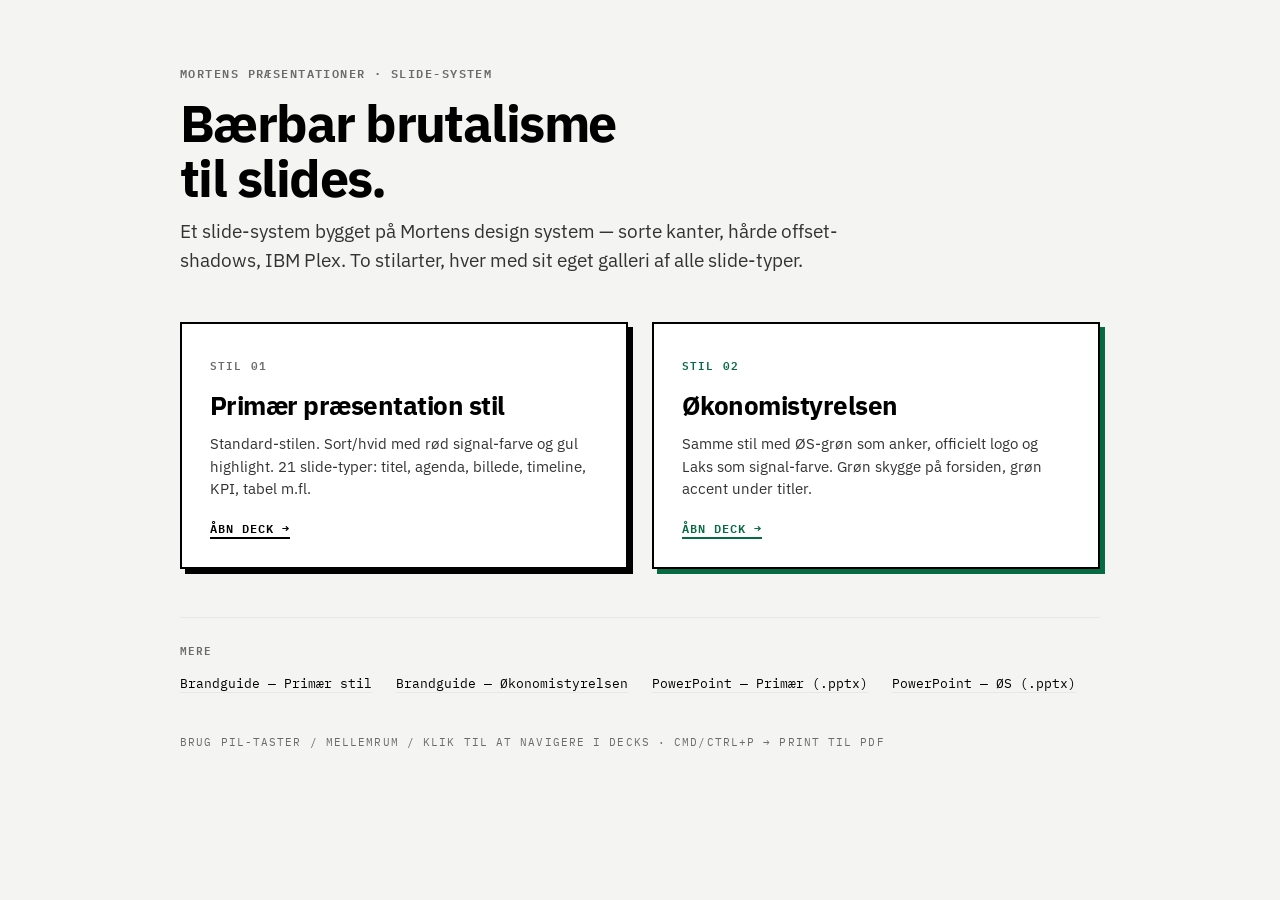
==== index.html @ 84a32f70 "Mortens Præsentationer: slide-system (HTML + PowerPoint), to stilarter Primær præsentation stil + Øk" ====
<!DOCTYPE html>
<html lang="da">
<head>
  <meta charset="UTF-8" />
  <meta name="viewport" content="width=device-width, initial-scale=1.0" />
  <title>Mortens Præsentationer — slide-system</title>
  <style>
    @import url('https://fonts.googleapis.com/css2?family=IBM+Plex+Mono:wght@400;600;700&family=IBM+Plex+Sans:wght@400;600;700&display=swap');
    :root{
      --ink:#000; --ink-soft:#333; --muted:#6b6b6b; --canvas:#f4f4f2;
      --paper:#fff; --line:#e8e8e3; --red:#ff5757; --green:#066b43;
      --sans:'IBM Plex Sans',system-ui,sans-serif; --mono:'IBM Plex Mono',monospace;
    }
    *{box-sizing:border-box;margin:0;padding:0}
    body{background:var(--canvas);font-family:var(--sans);color:var(--ink);
         line-height:1.5;padding:64px 24px;display:flex;justify-content:center}
    .wrap{width:100%;max-width:920px}
    .kicker{font-family:var(--mono);font-size:12px;font-weight:600;letter-spacing:.12em;
            text-transform:uppercase;color:var(--muted)}
    h1{font-size:52px;font-weight:700;letter-spacing:-.03em;line-height:1.05;margin:14px 0 12px}
    .lead{font-size:19px;color:var(--ink-soft);max-width:60ch;margin-bottom:48px}
    .grid{display:grid;grid-template-columns:1fr 1fr;gap:24px}
    @media(max-width:680px){.grid{grid-template-columns:1fr}h1{font-size:38px}}
    .card{display:block;background:var(--paper);border:2px solid var(--ink);
          box-shadow:5px 5px 0 var(--ink);padding:28px;text-decoration:none;color:inherit;
          transition:transform .08s,box-shadow .08s}
    .card:hover{transform:translate(-1px,-1px);box-shadow:6px 6px 0 var(--ink)}
    .card--oes{box-shadow:5px 5px 0 var(--green)}
    .card--oes:hover{box-shadow:6px 6px 0 var(--green)}
    .card .tag{font-family:var(--mono);font-size:11px;font-weight:600;letter-spacing:.1em;
               text-transform:uppercase;color:var(--muted)}
    .card--oes .tag{color:var(--green)}
    .card h2{font-size:26px;font-weight:700;letter-spacing:-.02em;margin:10px 0 8px}
    .card p{font-size:15px;color:var(--ink-soft)}
    .card .go{display:inline-block;margin-top:18px;font-family:var(--mono);font-size:12px;
              font-weight:600;letter-spacing:.08em;text-transform:uppercase;
              border-bottom:2px solid var(--ink)}
    .card--oes .go{border-color:var(--green);color:var(--green)}
    .meta{margin-top:48px;border-top:1px solid var(--line);padding-top:24px}
    .meta h3{font-family:var(--mono);font-size:11px;font-weight:600;letter-spacing:.1em;
             text-transform:uppercase;color:var(--muted);margin-bottom:12px}
    .meta ul{list-style:none;display:flex;flex-wrap:wrap;gap:10px 24px}
    .meta a{font-family:var(--mono);font-size:13px;color:var(--ink);text-decoration:none;
            border-bottom:1px solid var(--line)}
    .meta a:hover{border-color:var(--ink)}
    footer{margin-top:40px;font-family:var(--mono);font-size:11px;letter-spacing:.1em;
           text-transform:uppercase;color:var(--muted)}
  </style>
</head>
<body>
  <div class="wrap">
    <p class="kicker">Mortens Præsentationer · Slide-system</p>
    <h1>Bærbar brutalisme<br>til slides.</h1>
    <p class="lead">Et slide-system bygget på Mortens design system — sorte kanter, hårde
      offset-shadows, IBM Plex. To stilarter, hver med sit eget galleri af alle slide-typer.</p>

    <div class="grid">
      <a class="card" href="template.html">
        <span class="tag">Stil 01</span>
        <h2>Primær præsentation stil</h2>
        <p>Standard-stilen. Sort/hvid med rød signal-farve og gul highlight. 21 slide-typer:
           titel, agenda, billede, timeline, KPI, tabel m.fl.</p>
        <span class="go">Åbn deck →</span>
      </a>

      <a class="card card--oes" href="template-oes.html">
        <span class="tag">Stil 02</span>
        <h2>Økonomistyrelsen</h2>
        <p>Samme stil med ØS-grøn som anker, officielt logo og Laks som signal-farve.
           Grøn skygge på forsiden, grøn accent under titler.</p>
        <span class="go">Åbn deck →</span>
      </a>
    </div>

    <div class="meta">
      <h3>Mere</h3>
      <ul>
        <li><a href="PRESENTATIONS.md">Brandguide — Primær stil</a></li>
        <li><a href="PRESENTATIONS-OES.md">Brandguide — Økonomistyrelsen</a></li>
        <li><a href="morten-ds-example.pptx">PowerPoint — Primær (.pptx)</a></li>
        <li><a href="oes-example.pptx">PowerPoint — ØS (.pptx)</a></li>
      </ul>
    </div>

    <footer>Brug pil-taster / mellemrum / klik til at navigere i decks · Cmd/Ctrl+P → print til PDF</footer>
  </div>
</body>
</html>
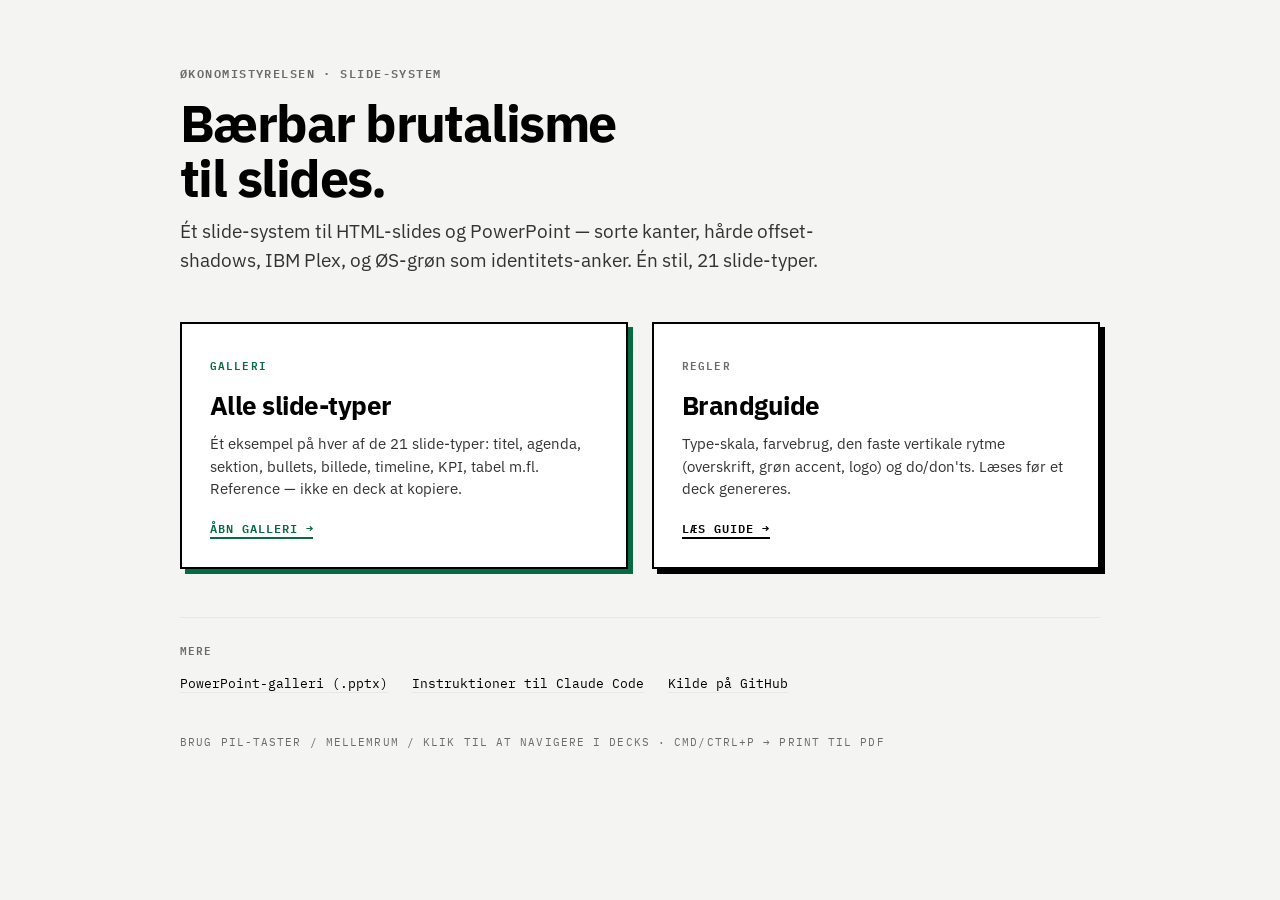
==== commit e27e5ac6: "Ét ØS-tema: overskrift øverst, grøn accent tæt under, logo i hjørnet Systemet havde to stilarter sid" ====
--- a/index.html
+++ b/index.html
@@ -3,7 +3,7 @@
 <head>
   <meta charset="UTF-8" />
   <meta name="viewport" content="width=device-width, initial-scale=1.0" />
-  <title>Mortens Præsentationer — slide-system</title>
+  <title>Økonomistyrelsen — slide-system</title>
   <style>
     @import url('https://fonts.googleapis.com/css2?family=IBM+Plex+Mono:wght@400;600;700&family=IBM+Plex+Sans:wght@400;600;700&display=swap');
     :root{
@@ -49,36 +49,35 @@
 </head>
 <body>
   <div class="wrap">
-    <p class="kicker">Mortens Præsentationer · Slide-system</p>
+    <p class="kicker">Økonomistyrelsen · Slide-system</p>
     <h1>Bærbar brutalisme<br>til slides.</h1>
-    <p class="lead">Et slide-system bygget på Mortens design system — sorte kanter, hårde
-      offset-shadows, IBM Plex. To stilarter, hver med sit eget galleri af alle slide-typer.</p>
+    <p class="lead">Ét slide-system til HTML-slides og PowerPoint — sorte kanter, hårde
+      offset-shadows, IBM Plex, og ØS-grøn som identitets-anker. Én stil, 21 slide-typer.</p>
 
     <div class="grid">
-      <a class="card" href="template.html">
-        <span class="tag">Stil 01</span>
-        <h2>Primær præsentation stil</h2>
-        <p>Standard-stilen. Sort/hvid med rød signal-farve og gul highlight. 21 slide-typer:
-           titel, agenda, billede, timeline, KPI, tabel m.fl.</p>
-        <span class="go">Åbn deck →</span>
+      <a class="card card--oes" href="template.html">
+        <span class="tag">Galleri</span>
+        <h2>Alle slide-typer</h2>
+        <p>Ét eksempel på hver af de 21 slide-typer: titel, agenda, sektion, bullets,
+           billede, timeline, KPI, tabel m.fl. Reference — ikke en deck at kopiere.</p>
+        <span class="go">Åbn galleri →</span>
       </a>
 
-      <a class="card card--oes" href="template-oes.html">
-        <span class="tag">Stil 02</span>
-        <h2>Økonomistyrelsen</h2>
-        <p>Samme stil med ØS-grøn som anker, officielt logo og Laks som signal-farve.
-           Grøn skygge på forsiden, grøn accent under titler.</p>
-        <span class="go">Åbn deck →</span>
+      <a class="card" href="PRESENTATIONS.md">
+        <span class="tag">Regler</span>
+        <h2>Brandguide</h2>
+        <p>Type-skala, farvebrug, den faste vertikale rytme (overskrift, grøn accent, logo)
+           og do/don'ts. Læses før et deck genereres.</p>
+        <span class="go">Læs guide →</span>
       </a>
     </div>
 
     <div class="meta">
       <h3>Mere</h3>
       <ul>
-        <li><a href="PRESENTATIONS.md">Brandguide — Primær stil</a></li>
-        <li><a href="PRESENTATIONS-OES.md">Brandguide — Økonomistyrelsen</a></li>
-        <li><a href="morten-ds-example.pptx">PowerPoint — Primær (.pptx)</a></li>
-        <li><a href="oes-example.pptx">PowerPoint — ØS (.pptx)</a></li>
+        <li><a href="example.pptx">PowerPoint-galleri (.pptx)</a></li>
+        <li><a href="CLAUDE.md">Instruktioner til Claude Code</a></li>
+        <li><a href="https://github.com/morten1415-maker/morten-slides">Kilde på GitHub</a></li>
       </ul>
     </div>
 
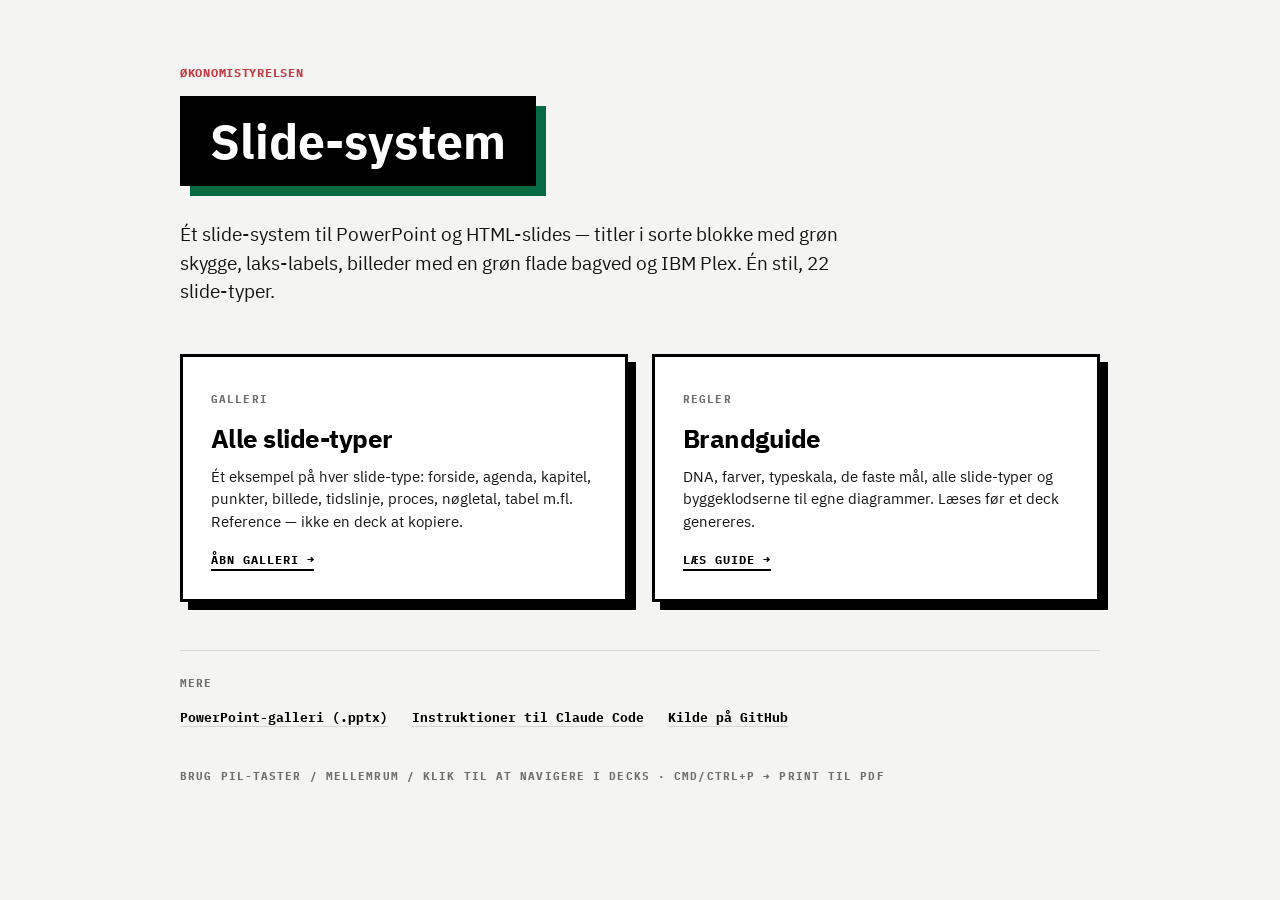
==== commit f53f715b: "Ny stil: titelblokke, laks-labels og grøn flade bag billeder (SBI-decket) Fletter stilen fra "UX og " ====
--- a/index.html
+++ b/index.html
@@ -5,39 +5,40 @@
   <meta name="viewport" content="width=device-width, initial-scale=1.0" />
   <title>Økonomistyrelsen — slide-system</title>
   <style>
-    @import url('https://fonts.googleapis.com/css2?family=IBM+Plex+Mono:wght@400;600;700&family=IBM+Plex+Sans:wght@400;600;700&display=swap');
+    @font-face{font-family:'IBM Plex Sans';font-weight:400;src:url('assets/fonts/IBMPlexSans-Regular.ttf')}
+    @font-face{font-family:'IBM Plex Sans';font-weight:700;src:url('assets/fonts/IBMPlexSans-Bold.ttf')}
+    @font-face{font-family:'IBM Plex Mono';font-weight:700;src:url('assets/fonts/IBMPlexMono-Bold.ttf')}
     :root{
-      --ink:#000; --ink-soft:#333; --muted:#6b6b6b; --canvas:#f4f4f2;
-      --paper:#fff; --line:#e8e8e3; --red:#ff5757; --green:#066b43;
+      --ink:#000; --ink-soft:#141414; --muted:#6e6e6e; --canvas:#f4f4f2;
+      --paper:#fff; --line:#d6d6d6; --red:#c93a44; --green:#066b43;
       --sans:'IBM Plex Sans',system-ui,sans-serif; --mono:'IBM Plex Mono',monospace;
     }
     *{box-sizing:border-box;margin:0;padding:0}
     body{background:var(--canvas);font-family:var(--sans);color:var(--ink);
          line-height:1.5;padding:64px 24px;display:flex;justify-content:center}
     .wrap{width:100%;max-width:920px}
-    .kicker{font-family:var(--mono);font-size:12px;font-weight:600;letter-spacing:.12em;
-            text-transform:uppercase;color:var(--muted)}
-    h1{font-size:52px;font-weight:700;letter-spacing:-.03em;line-height:1.05;margin:14px 0 12px}
+    .kicker{font-family:var(--mono);font-size:12px;font-weight:700;letter-spacing:.06em;
+            text-transform:uppercase;color:var(--red)}
+    h1{display:inline-block;background:#000;color:#fff;font-size:48px;font-weight:700;line-height:1.05;
+       padding:20px 30px;box-shadow:10px 10px 0 var(--green);margin:14px 0 34px}
     .lead{font-size:19px;color:var(--ink-soft);max-width:60ch;margin-bottom:48px}
     .grid{display:grid;grid-template-columns:1fr 1fr;gap:24px}
     @media(max-width:680px){.grid{grid-template-columns:1fr}h1{font-size:38px}}
-    .card{display:block;background:var(--paper);border:2px solid var(--ink);
-          box-shadow:5px 5px 0 var(--ink);padding:28px;text-decoration:none;color:inherit;
+    .card{display:block;background:var(--paper);border:3px solid var(--ink);
+          box-shadow:8px 8px 0 var(--ink);padding:28px;text-decoration:none;color:inherit;
           transition:transform .08s,box-shadow .08s}
-    .card:hover{transform:translate(-1px,-1px);box-shadow:6px 6px 0 var(--ink)}
-    .card--oes{box-shadow:5px 5px 0 var(--green)}
-    .card--oes:hover{box-shadow:6px 6px 0 var(--green)}
-    .card .tag{font-family:var(--mono);font-size:11px;font-weight:600;letter-spacing:.1em;
+    .card:hover{transform:translate(-1px,-1px);box-shadow:9px 9px 0 var(--ink)}
+    .card .tag{font-family:var(--mono);font-size:11px;font-weight:700;letter-spacing:.1em;
                text-transform:uppercase;color:var(--muted)}
-    .card--oes .tag{color:var(--green)}
+    
     .card h2{font-size:26px;font-weight:700;letter-spacing:-.02em;margin:10px 0 8px}
     .card p{font-size:15px;color:var(--ink-soft)}
     .card .go{display:inline-block;margin-top:18px;font-family:var(--mono);font-size:12px;
-              font-weight:600;letter-spacing:.08em;text-transform:uppercase;
+              font-weight:700;letter-spacing:.08em;text-transform:uppercase;
               border-bottom:2px solid var(--ink)}
-    .card--oes .go{border-color:var(--green);color:var(--green)}
+    
     .meta{margin-top:48px;border-top:1px solid var(--line);padding-top:24px}
-    .meta h3{font-family:var(--mono);font-size:11px;font-weight:600;letter-spacing:.1em;
+    .meta h3{font-family:var(--mono);font-size:11px;font-weight:700;letter-spacing:.1em;
              text-transform:uppercase;color:var(--muted);margin-bottom:12px}
     .meta ul{list-style:none;display:flex;flex-wrap:wrap;gap:10px 24px}
     .meta a{font-family:var(--mono);font-size:13px;color:var(--ink);text-decoration:none;
@@ -49,25 +50,25 @@
 </head>
 <body>
   <div class="wrap">
-    <p class="kicker">Økonomistyrelsen · Slide-system</p>
-    <h1>Bærbar brutalisme<br>til slides.</h1>
-    <p class="lead">Ét slide-system til HTML-slides og PowerPoint — sorte kanter, hårde
-      offset-shadows, IBM Plex, og ØS-grøn som identitets-anker. Én stil, 21 slide-typer.</p>
+    <p class="kicker">Økonomistyrelsen</p>
+    <h1>Slide-system</h1>
+    <p class="lead">Ét slide-system til PowerPoint og HTML-slides — titler i sorte blokke med grøn
+      skygge, laks-labels, billeder med en grøn flade bagved og IBM Plex. Én stil, 22 slide-typer.</p>
 
     <div class="grid">
       <a class="card card--oes" href="template.html">
         <span class="tag">Galleri</span>
         <h2>Alle slide-typer</h2>
-        <p>Ét eksempel på hver af de 21 slide-typer: titel, agenda, sektion, bullets,
-           billede, timeline, KPI, tabel m.fl. Reference — ikke en deck at kopiere.</p>
+        <p>Ét eksempel på hver slide-type: forside, agenda, kapitel, punkter, billede,
+           tidslinje, proces, nøgletal, tabel m.fl. Reference — ikke en deck at kopiere.</p>
         <span class="go">Åbn galleri →</span>
       </a>
 
       <a class="card" href="PRESENTATIONS.md">
         <span class="tag">Regler</span>
         <h2>Brandguide</h2>
-        <p>Type-skala, farvebrug, den faste vertikale rytme (overskrift, grøn accent, logo)
-           og do/don'ts. Læses før et deck genereres.</p>
+        <p>DNA, farver, typeskala, de faste mål, alle slide-typer og byggeklodserne til
+           egne diagrammer. Læses før et deck genereres.</p>
         <span class="go">Læs guide →</span>
       </a>
     </div>
